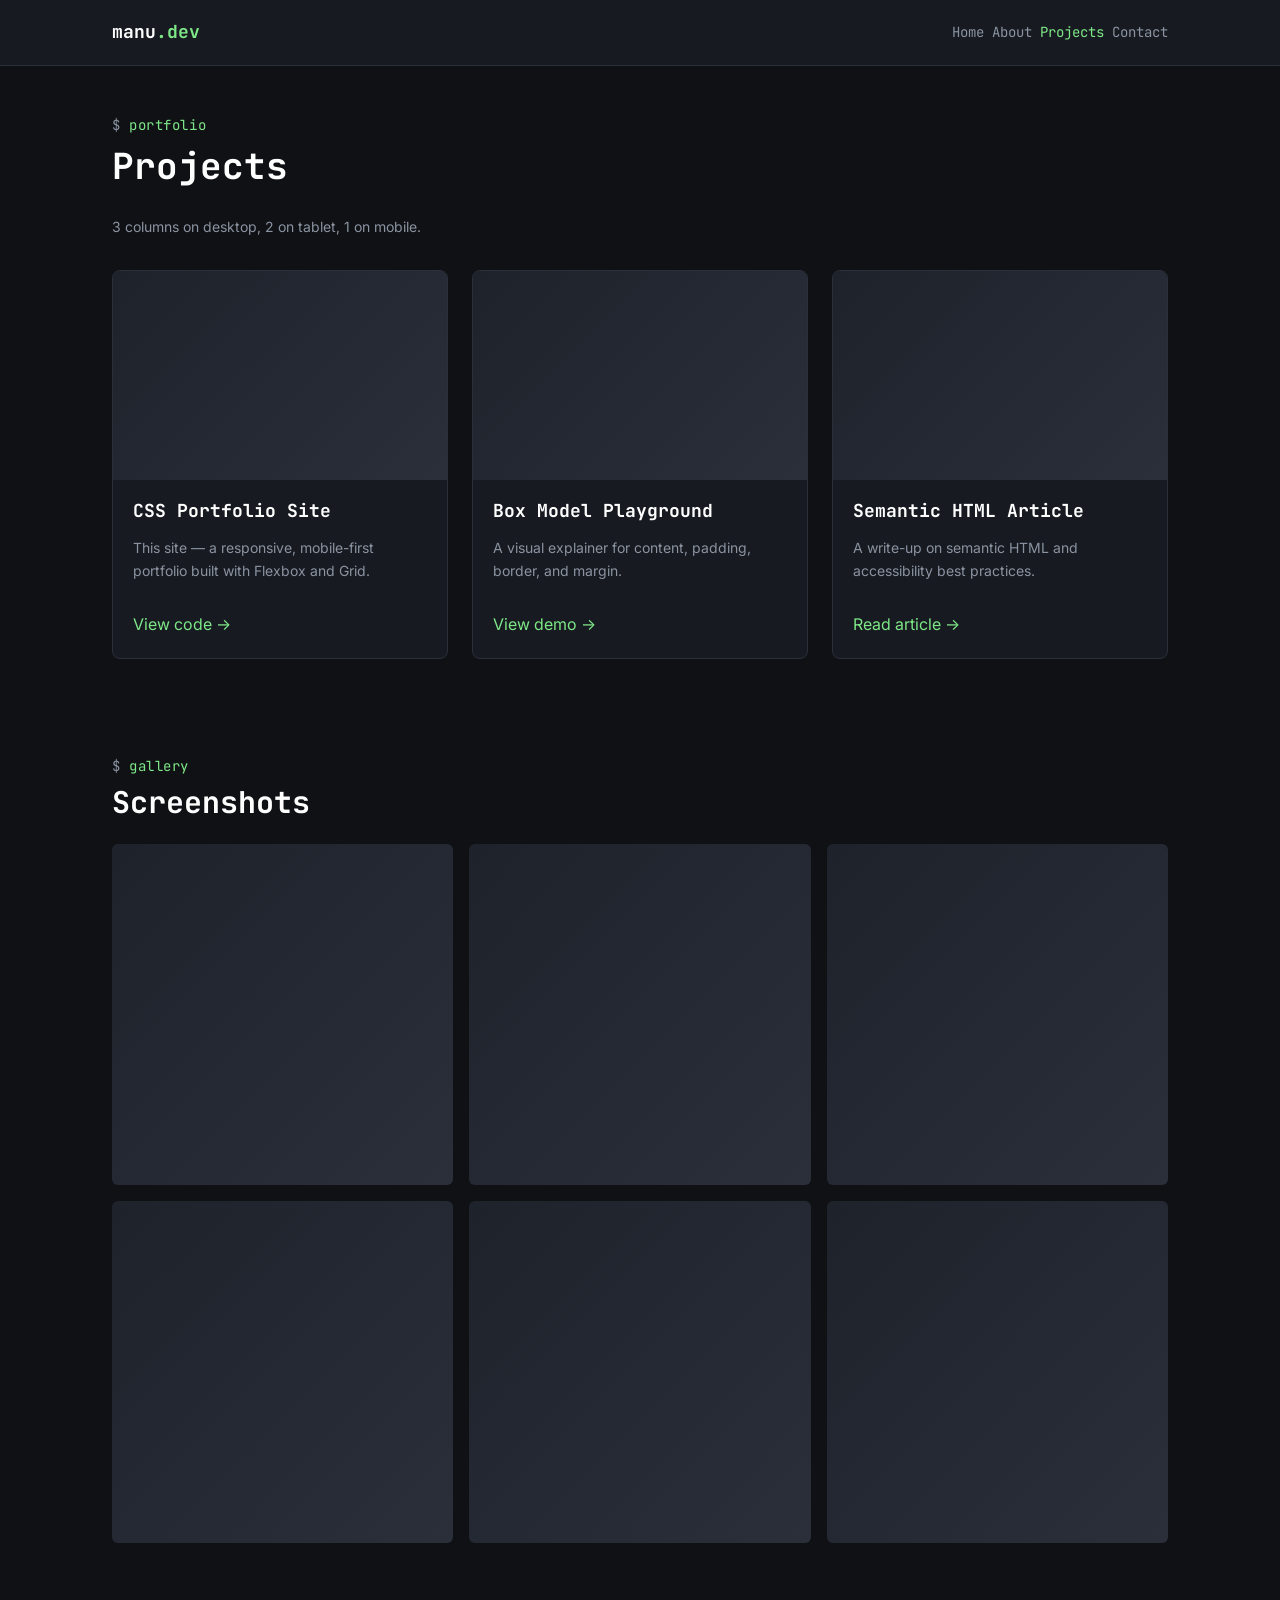
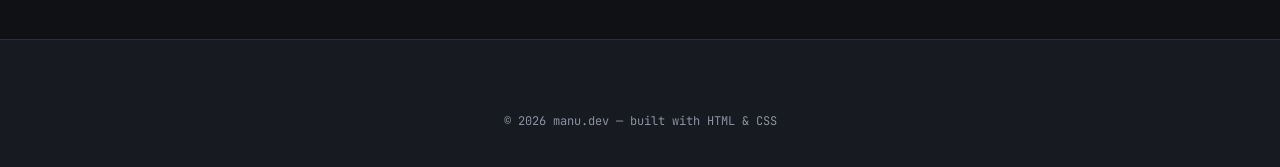
==== projects.html @ b5437311 "Week 2: CSS Mastery - responsive portfolio" ====
<!DOCTYPE html>
<html lang="en">
<head>
<meta charset="UTF-8">
<meta name="viewport" content="width=device-width, initial-scale=1.0">
<title>Projects — manu.dev</title>
<link rel="preconnect" href="https://fonts.googleapis.com">
<link href="https://fonts.googleapis.com/css2?family=Inter:wght@400;500;600&family=JetBrains+Mono:wght@400;700&display=swap" rel="stylesheet">
<link rel="stylesheet" href="styles.css">
</head>
<body>

<header class="navbar">
  <div class="container">
    <a href="index.html" class="navbar__logo">manu<span>.dev</span></a>
    <button class="nav-toggle" aria-label="Toggle navigation" aria-expanded="false">☰</button>
    <ul class="navbar__links">
      <li><a href="index.html">Home</a></li>
      <li><a href="about.html">About</a></li>
      <li><a href="projects.html" class="active">Projects</a></li>
      <li><a href="contact.html">Contact</a></li>
    </ul>
  </div>
</header>

<main>
  <section>
    <div class="container">
      <p class="eyebrow">portfolio</p>
      <h1>Projects</h1>
      <p class="text-sm" style="margin-bottom:2rem;">3 columns on desktop, 2 on tablet, 1 on mobile.</p>

      <!-- Task 4.2 Exercise 3 / Task 4.3: responsive project cards grid -->
      <div class="projects-grid">
        <article class="card">
          <div class="card__image"></div>
          <div class="card__body">
            <h3 class="card__title">CSS Portfolio Site</h3>
            <p class="card__desc">This site — a responsive, mobile-first portfolio built with Flexbox and Grid.</p>
            <div class="card__footer"><a href="#" class="link">View code →</a></div>
          </div>
        </article>
        <article class="card">
          <div class="card__image"></div>
          <div class="card__body">
            <h3 class="card__title">Box Model Playground</h3>
            <p class="card__desc">A visual explainer for content, padding, border, and margin.</p>
            <div class="card__footer"><a href="box-model-practice.html" class="link">View demo →</a></div>
          </div>
        </article>
        <article class="card">
          <div class="card__image"></div>
          <div class="card__body">
            <h3 class="card__title">Semantic HTML Article</h3>
            <p class="card__desc">A write-up on semantic HTML and accessibility best practices.</p>
            <div class="card__footer"><a href="#" class="link">Read article →</a></div>
          </div>
        </article>
      </div>
    </div>
  </section>

  <section>
    <div class="container">
      <p class="eyebrow">gallery</p>
      <h2>Screenshots</h2>
      <!-- Task 4.2 Exercise 1: Photo gallery grid -->
      <div class="gallery">
        <div class="gallery__item"></div>
        <div class="gallery__item"></div>
        <div class="gallery__item"></div>
        <div class="gallery__item"></div>
        <div class="gallery__item"></div>
        <div class="gallery__item"></div>
      </div>
    </div>
  </section>
</main>

<footer class="site-footer">
  <div class="container">
    <p class="footer-copyright">© 2026 manu.dev — built with HTML &amp; CSS</p>
  </div>
</footer>

<script src="script.js"></script>
</body>
</html>
---- styles.css ----
/* ==========================================================================
   Week 2 — CSS Mastery
   Theme: terminal / debug-console inspired developer portfolio
   ========================================================================== */

/* ---- Task 3.1: Reset ---- */
* {
  margin: 0;
  padding: 0;
  box-sizing: border-box;
}

html {
  scroll-behavior: smooth;
}

body {
  font-family: var(--font-body);
  font-size: 1rem;
  line-height: 1.6;
  color: var(--color-text);
  background-color: var(--color-background);
}

img {
  max-width: 100%;
  display: block;
}

a {
  color: inherit;
  text-decoration: none;
}

/* ---- Task 3.4: Color system ---- */
:root {
  --color-primary: #7ee787;        /* terminal green */
  --color-primary-light: #a6f3ab;
  --color-primary-dark: #4fb35a;

  --color-secondary: #ffb454;      /* amber accent */

  --color-background: #0f1115;     /* near-black */
  --color-surface: #171a21;        /* card surface */
  --color-surface-alt: #1e222b;

  --color-text: #e6e6e6;
  --color-muted: #8b93a1;
  --color-border: #2a2f3a;
}

/* ---- Task 3.3: Typography system ---- */
:root {
  --font-heading: "JetBrains Mono", "Courier New", monospace;
  --font-body: "Inter", -apple-system, BlinkMacSystemFont, "Segoe UI", sans-serif;

  --font-xs: 0.75rem;    /* 12px */
  --font-sm: 0.875rem;   /* 14px */
  --font-base: 1rem;     /* 16px */
  --font-lg: 1.125rem;   /* 18px */
  --font-xl: 1.25rem;    /* 20px */
  --font-2xl: 1.5rem;    /* 24px */
  --font-3xl: 1.875rem;  /* 30px */
  --font-4xl: 2.25rem;   /* 36px */
}

h1, h2, h3, h4, h5, h6 {
  font-family: var(--font-heading);
  font-weight: 700;
  line-height: 1.25;
  margin-bottom: 0.75em;
  color: #ffffff;
}

h1 { font-size: var(--font-4xl); }
h2 { font-size: var(--font-3xl); }
h3 { font-size: var(--font-2xl); }
h4 { font-size: var(--font-xl); font-weight: 600; }

p  { font-size: var(--font-base); margin-bottom: 1em; color: var(--color-text); }
small, .text-sm { font-size: var(--font-sm); color: var(--color-muted); }

/* the "$ " prompt prefix used as a signature detail on section eyebrows */
.eyebrow {
  font-family: var(--font-heading);
  font-size: var(--font-sm);
  color: var(--color-primary);
  letter-spacing: 0.04em;
  margin-bottom: 0.5em;
}
.eyebrow::before {
  content: "$ ";
  color: var(--color-muted);
}

/* ---- Links ---- */
a.link {
  color: var(--color-primary);
  border-bottom: 1px solid transparent;
  transition: all 0.2s ease;
}
a.link:hover,
a.link:focus {
  color: var(--color-primary-light);
  border-bottom-color: var(--color-primary-light);
}

/* ---- Buttons (Task 4.4 hover/transition) ---- */
.button {
  display: inline-block;
  font-family: var(--font-heading);
  font-size: var(--font-sm);
  padding: 0.7em 1.4em;
  border-radius: 4px;
  border: 1px solid var(--color-primary);
  color: var(--color-primary);
  background: transparent;
  cursor: pointer;
  transition: all 0.3s ease;
}
.button--solid {
  background: var(--color-primary);
  color: #0f1115;
}
.button:hover {
  transform: translateY(-2px);
  box-shadow: 0 4px 12px rgba(126, 231, 135, 0.25);
}

/* ---- Focus states (accessibility) ---- */
a:focus,
button:focus,
.button:focus {
  outline: 2px solid var(--color-primary);
  outline-offset: 2px;
}

/* ==========================================================================
   Layout shell
   ========================================================================== */
.container {
  width: 100%;
  max-width: 1120px;
  margin: 0 auto;
  padding: 0 1.25rem;
}

section {
  padding: 3rem 0;
}

/* ==========================================================================
   Task 4.1 Exercise 1: Navigation bar (Flexbox)
   Mobile-first: stacked / hamburger -> desktop horizontal
   ========================================================================== */
.navbar {
  background: var(--color-surface);
  border-bottom: 1px solid var(--color-border);
  position: sticky;
  top: 0;
  z-index: 50;
}

.navbar .container {
  display: flex;
  align-items: center;
  justify-content: space-between;
  padding-top: 0.9rem;
  padding-bottom: 0.9rem;
}

.navbar__logo {
  font-family: var(--font-heading);
  font-size: var(--font-lg);
  font-weight: 700;
  color: #fff;
}
.navbar__logo span { color: var(--color-primary); }

.nav-toggle {
  display: block;
  background: none;
  border: 1px solid var(--color-border);
  border-radius: 4px;
  color: var(--color-text);
  font-size: var(--font-lg);
  padding: 0.35em 0.6em;
}

.navbar__links {
  display: none;
  list-style: none;
  flex-direction: column;
  gap: 0.5rem;
  width: 100%;
  padding-top: 1rem;
}

.navbar__links.is-open {
  display: flex;
}

.navbar__links a {
  display: block;
  font-family: var(--font-heading);
  font-size: var(--font-sm);
  color: var(--color-muted);
  padding: 0.5em 0;
  transition: color 0.2s ease;
}
.navbar__links a:hover,
.navbar__links a.active {
  color: var(--color-primary);
}

/* ==========================================================================
   Hero (Home)
   ========================================================================== */
.hero {
  padding: 4rem 0;
}
.hero__grid {
  display: flex;
  flex-direction: column;
  gap: 2rem;
}
.hero__title {
  font-size: var(--font-4xl);
}
.hero__lede {
  color: var(--color-muted);
  font-size: var(--font-lg);
  max-width: 42ch;
  margin-bottom: 1.5rem;
}
.hero__actions {
  display: flex;
  gap: 1rem;
  flex-wrap: wrap;
}
.hero__terminal {
  background: var(--color-surface);
  border: 1px solid var(--color-border);
  border-radius: 8px;
  padding: 1.25rem;
  font-family: var(--font-heading);
  font-size: var(--font-sm);
  color: var(--color-primary-light);
  box-shadow: 0 20px 40px rgba(0,0,0,0.35);
}
.hero__terminal .dots span {
  display: inline-block;
  width: 10px;
  height: 10px;
  border-radius: 50%;
  margin-right: 6px;
  background: var(--color-border);
}
.hero__terminal .line { margin: 0.75rem 0 0; color: var(--color-muted); }
.hero__terminal .line b { color: var(--color-primary); font-weight: 400; }

/* ==========================================================================
   Task 4.1 Exercise 2: Card row (equal height, wraps)
   ========================================================================== */
.card-row {
  display: flex;
  flex-wrap: wrap;
  gap: 1.5rem;
}

.card {
  background: var(--color-surface);
  border: 1px solid var(--color-border);
  border-radius: 8px;
  overflow: hidden;
  flex: 1 1 260px;
  display: flex;
  flex-direction: column;
  transition: box-shadow 0.3s ease, transform 0.3s ease;
}
.card:hover {
  box-shadow: 0 10px 24px rgba(0,0,0,0.35);
  transform: translateY(-4px);
}
.card__image {
  width: 100%;
  aspect-ratio: 16 / 10;
  background: linear-gradient(135deg, var(--color-surface-alt), var(--color-border));
}
.card__body {
  padding: 1.25rem;
  flex: 1;
  display: flex;
  flex-direction: column;
}
.card__title {
  font-size: var(--font-lg);
  margin-bottom: 15px; /* explicit per Task 3.2 spacing requirement */
}
.card__desc {
  color: var(--color-muted);
  font-size: var(--font-sm);
  flex: 1;
}
.card__footer {
  margin-top: 1rem;
}

/* ==========================================================================
   Task 3.2: Box model practice page
   ========================================================================== */
.box-demo {
  display: flex;
  flex-wrap: wrap;
  gap: 2rem;
  margin: 2rem 0;
}
.box-demo__item { text-align: center; }
.box-demo__label {
  font-family: var(--font-heading);
  font-size: var(--font-xs);
  color: var(--color-muted);
  margin-top: 0.75rem;
}

.box-content {
  width: 120px;
  height: 80px;
  background: var(--color-primary);
}
.box-padding {
  width: 120px;
  height: 80px;
  background: var(--color-primary);
  padding: 20px;
  background-clip: content-box;
  background-color: var(--color-primary);
  border: 20px solid var(--color-surface-alt);
}
.box-border {
  width: 120px;
  height: 80px;
  background: var(--color-primary);
  border: 6px solid var(--color-secondary);
}
.box-margin-wrap {
  display: inline-block;
  background: var(--color-surface-alt);
}
.box-margin {
  width: 120px;
  height: 80px;
  background: var(--color-primary);
  margin: 20px;
}

/* Fixed box (was 340px, now correctly 300px total) */
.broken-box-wrap {
  width: 300px;
  border: 4px dashed var(--color-secondary);
  margin-bottom: 1rem;
}
.broken-box {
  width: 300px;
  padding: 20px;
  border: none;
  box-sizing: border-box; /* fix: padding now counted inside the 300px */
  background: var(--color-surface);
}

/* Exercise 3: Card component with exact spacing */
.spec-card {
  width: 300px;
  padding: 20px;
  border: 1px solid gray;
  box-sizing: border-box;
  background: var(--color-surface);
}
.spec-card img { width: 100%; margin-bottom: 1rem; }
.spec-card .spec-card__title { margin-bottom: 15px; }

/* ==========================================================================
   Task 4.2 Exercise 1: Photo gallery grid
   ========================================================================== */
.gallery {
  display: grid;
  grid-template-columns: repeat(2, 1fr);
  gap: 1rem;
}
.gallery__item {
  aspect-ratio: 1 / 1;
  background: linear-gradient(135deg, var(--color-surface-alt), var(--color-border));
  border-radius: 6px;
}

/* ==========================================================================
   Task 4.2 Exercise 2: Magazine layout
   ========================================================================== */
.magazine {
  display: grid;
  grid-template-columns: 1fr;
  gap: 1rem;
}
.magazine__header,
.magazine__footer {
  background: var(--color-surface);
  border: 1px solid var(--color-border);
  border-radius: 8px;
  padding: 1.5rem;
}
.magazine__sidebar {
  background: var(--color-surface-alt);
  border: 1px solid var(--color-border);
  border-radius: 8px;
  padding: 1.5rem;
}
.magazine__main {
  background: var(--color-surface);
  border: 1px solid var(--color-border);
  border-radius: 8px;
  padding: 1.5rem;
}

/* ==========================================================================
   Task 4.2 Exercise 3 / Task 4.3: Projects grid (responsive)
   Mobile: 1 col -> Tablet: 2 col -> Desktop: 3 col
   ========================================================================== */
.projects-grid {
  display: grid;
  grid-template-columns: 1fr;
  gap: 1.5rem;
}

/* ==========================================================================
   Footer (Task 4.1 Exercise 3)
   ========================================================================== */
.site-footer {
  border-top: 1px solid var(--color-border);
  background: var(--color-surface);
  padding: 2.5rem 0 1.5rem;
  margin-top: 3rem;
}
.footer-cols {
  display: flex;
  flex-direction: column;
  gap: 2rem;
}
.footer-cols h4 { font-size: var(--font-sm); color: var(--color-muted); }
.footer-cols ul { list-style: none; }
.footer-cols a {
  display: block;
  padding: 0.25em 0;
  color: var(--color-text);
  transition: color 0.2s ease;
}
.footer-cols a:hover { color: var(--color-primary); }
.footer-copyright {
  text-align: center;
  color: var(--color-muted);
  font-size: var(--font-xs);
  margin-top: 2rem;
  font-family: var(--font-heading);
}

/* ==========================================================================
   Contact page
   ========================================================================== */
.contact-layout {
  display: flex;
  flex-direction: column;
  gap: 2rem;
}
.contact-form {
  width: 100%;
  display: flex;
  flex-direction: column;
  gap: 1rem;
}
.contact-form label {
  display: block;
  font-family: var(--font-heading);
  font-size: var(--font-xs);
  color: var(--color-muted);
  margin-bottom: 0.4em;
}
.contact-form input,
.contact-form textarea {
  width: 100%;
  background: var(--color-surface);
  border: 1px solid var(--color-border);
  border-radius: 6px;
  padding: 0.75em;
  color: var(--color-text);
  font-family: var(--font-body);
  transition: border-color 0.2s ease;
}
.contact-form input:focus,
.contact-form textarea:focus {
  outline: none;
  border-color: var(--color-primary);
}
.contact-sidebar {
  background: var(--color-surface);
  border: 1px solid var(--color-border);
  border-radius: 8px;
  padding: 1.5rem;
}

/* ==========================================================================
   Task 4.3: Mobile-first responsive breakpoints
   ========================================================================== */

/* Tablet */
@media (min-width: 768px) {
  .navbar__links {
    display: flex;
    flex-direction: row;
    width: auto;
    padding-top: 0;
  }
  .nav-toggle { display: none; }

  .hero__grid {
    flex-direction: row;
    align-items: center;
  }
  .hero__grid > * { flex: 1; }

  .gallery { grid-template-columns: repeat(3, 1fr); }

  .magazine {
    grid-template-columns: 1fr 2fr;
  }
  .magazine__header,
  .magazine__footer { grid-column: 1 / -1; }

  .projects-grid { grid-template-columns: repeat(2, 1fr); }

  .footer-cols { flex-direction: row; justify-content: space-between; }

  .contact-layout { flex-direction: row; }
  .contact-form { flex: 2; }
  .contact-sidebar { flex: 1; }
}

/* Desktop */
@media (min-width: 1024px) {
  .projects-grid { grid-template-columns: repeat(3, 1fr); }

  .hero__title { font-size: 3rem; }
}

/* Large desktop */
@media (min-width: 1280px) {
  .container { padding: 0 2rem; }
}
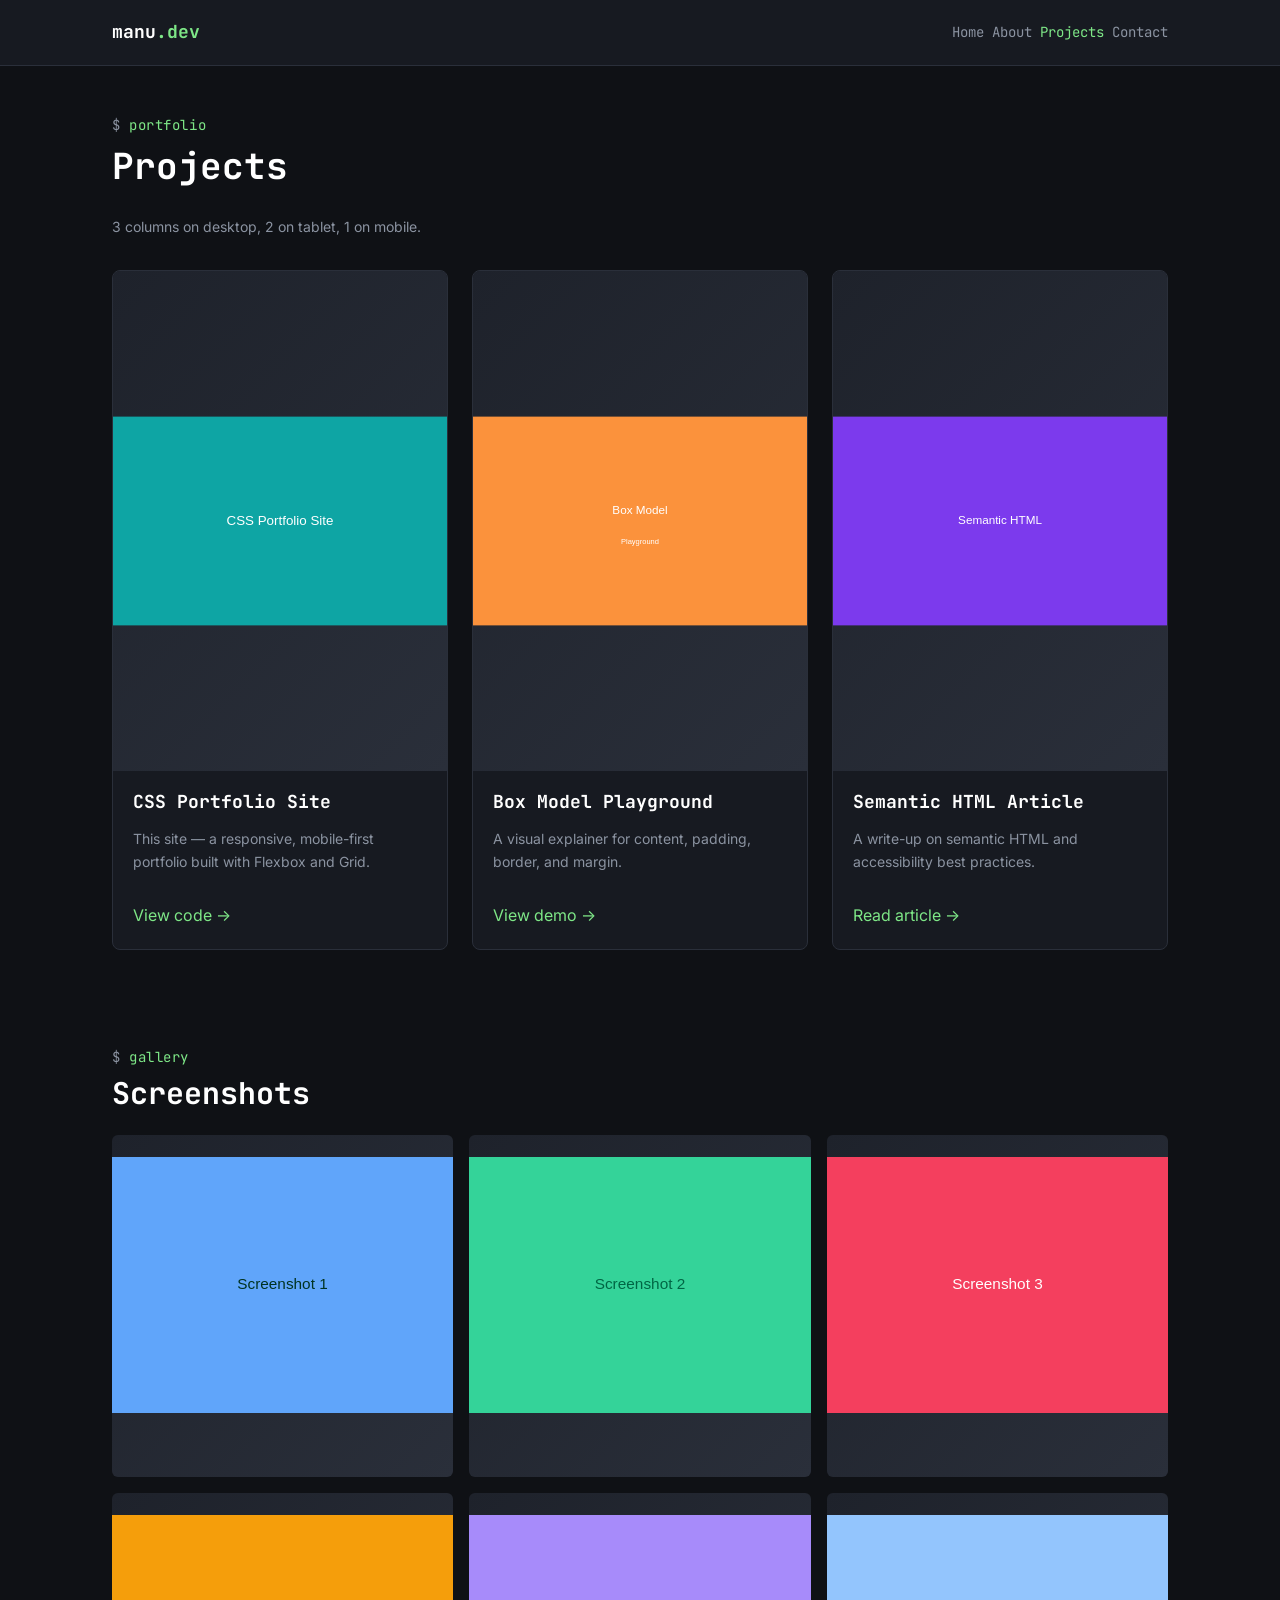
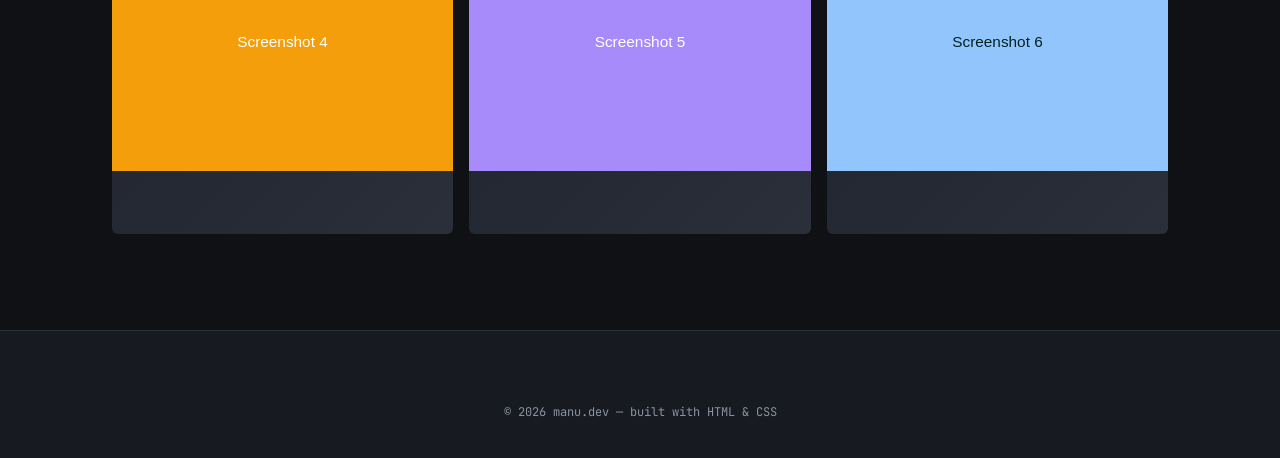
==== commit ebec1003: "Add sample SVG images and reference them from projects.html" ====
--- a/projects.html
+++ b/projects.html
@@ -33,7 +33,9 @@
       <!-- Task 4.2 Exercise 3 / Task 4.3: responsive project cards grid -->
       <div class="projects-grid">
         <article class="card">
-          <div class="card__image"></div>
+          <div class="card__image">
+            <img src="assets/images/portfolio-thumb.svg" alt="Screenshot of CSS Portfolio Site" loading="lazy" width="800" height="500">
+          </div>
           <div class="card__body">
             <h3 class="card__title">CSS Portfolio Site</h3>
             <p class="card__desc">This site — a responsive, mobile-first portfolio built with Flexbox and Grid.</p>
@@ -41,7 +43,9 @@
           </div>
         </article>
         <article class="card">
-          <div class="card__image"></div>
+          <div class="card__image">
+            <img src="assets/images/box-model-demo.svg" alt="Box Model Playground screenshot" loading="lazy" width="800" height="500">
+          </div>
           <div class="card__body">
             <h3 class="card__title">Box Model Playground</h3>
             <p class="card__desc">A visual explainer for content, padding, border, and margin.</p>
@@ -49,7 +53,9 @@
           </div>
         </article>
         <article class="card">
-          <div class="card__image"></div>
+          <div class="card__image">
+            <img src="assets/images/semantic-article.svg" alt="Semantic HTML Article preview" loading="lazy" width="800" height="500">
+          </div>
           <div class="card__body">
             <h3 class="card__title">Semantic HTML Article</h3>
             <p class="card__desc">A write-up on semantic HTML and accessibility best practices.</p>
@@ -66,12 +72,12 @@
       <h2>Screenshots</h2>
       <!-- Task 4.2 Exercise 1: Photo gallery grid -->
       <div class="gallery">
-        <div class="gallery__item"></div>
-        <div class="gallery__item"></div>
-        <div class="gallery__item"></div>
-        <div class="gallery__item"></div>
-        <div class="gallery__item"></div>
-        <div class="gallery__item"></div>
+        <div class="gallery__item"><img src="assets/images/gallery-1.svg" alt="Screenshot 1" loading="lazy" width="400" height="300"></div>
+        <div class="gallery__item"><img src="assets/images/gallery-2.svg" alt="Screenshot 2" loading="lazy" width="400" height="300"></div>
+        <div class="gallery__item"><img src="assets/images/gallery-3.svg" alt="Screenshot 3" loading="lazy" width="400" height="300"></div>
+        <div class="gallery__item"><img src="assets/images/gallery-4.svg" alt="Screenshot 4" loading="lazy" width="400" height="300"></div>
+        <div class="gallery__item"><img src="assets/images/gallery-5.svg" alt="Screenshot 5" loading="lazy" width="400" height="300"></div>
+        <div class="gallery__item"><img src="assets/images/gallery-6.svg" alt="Screenshot 6" loading="lazy" width="400" height="300"></div>
       </div>
     </div>
   </section>
@@ -85,4 +91,4 @@
 
 <script src="script.js"></script>
 </body>
-</html>+</html>
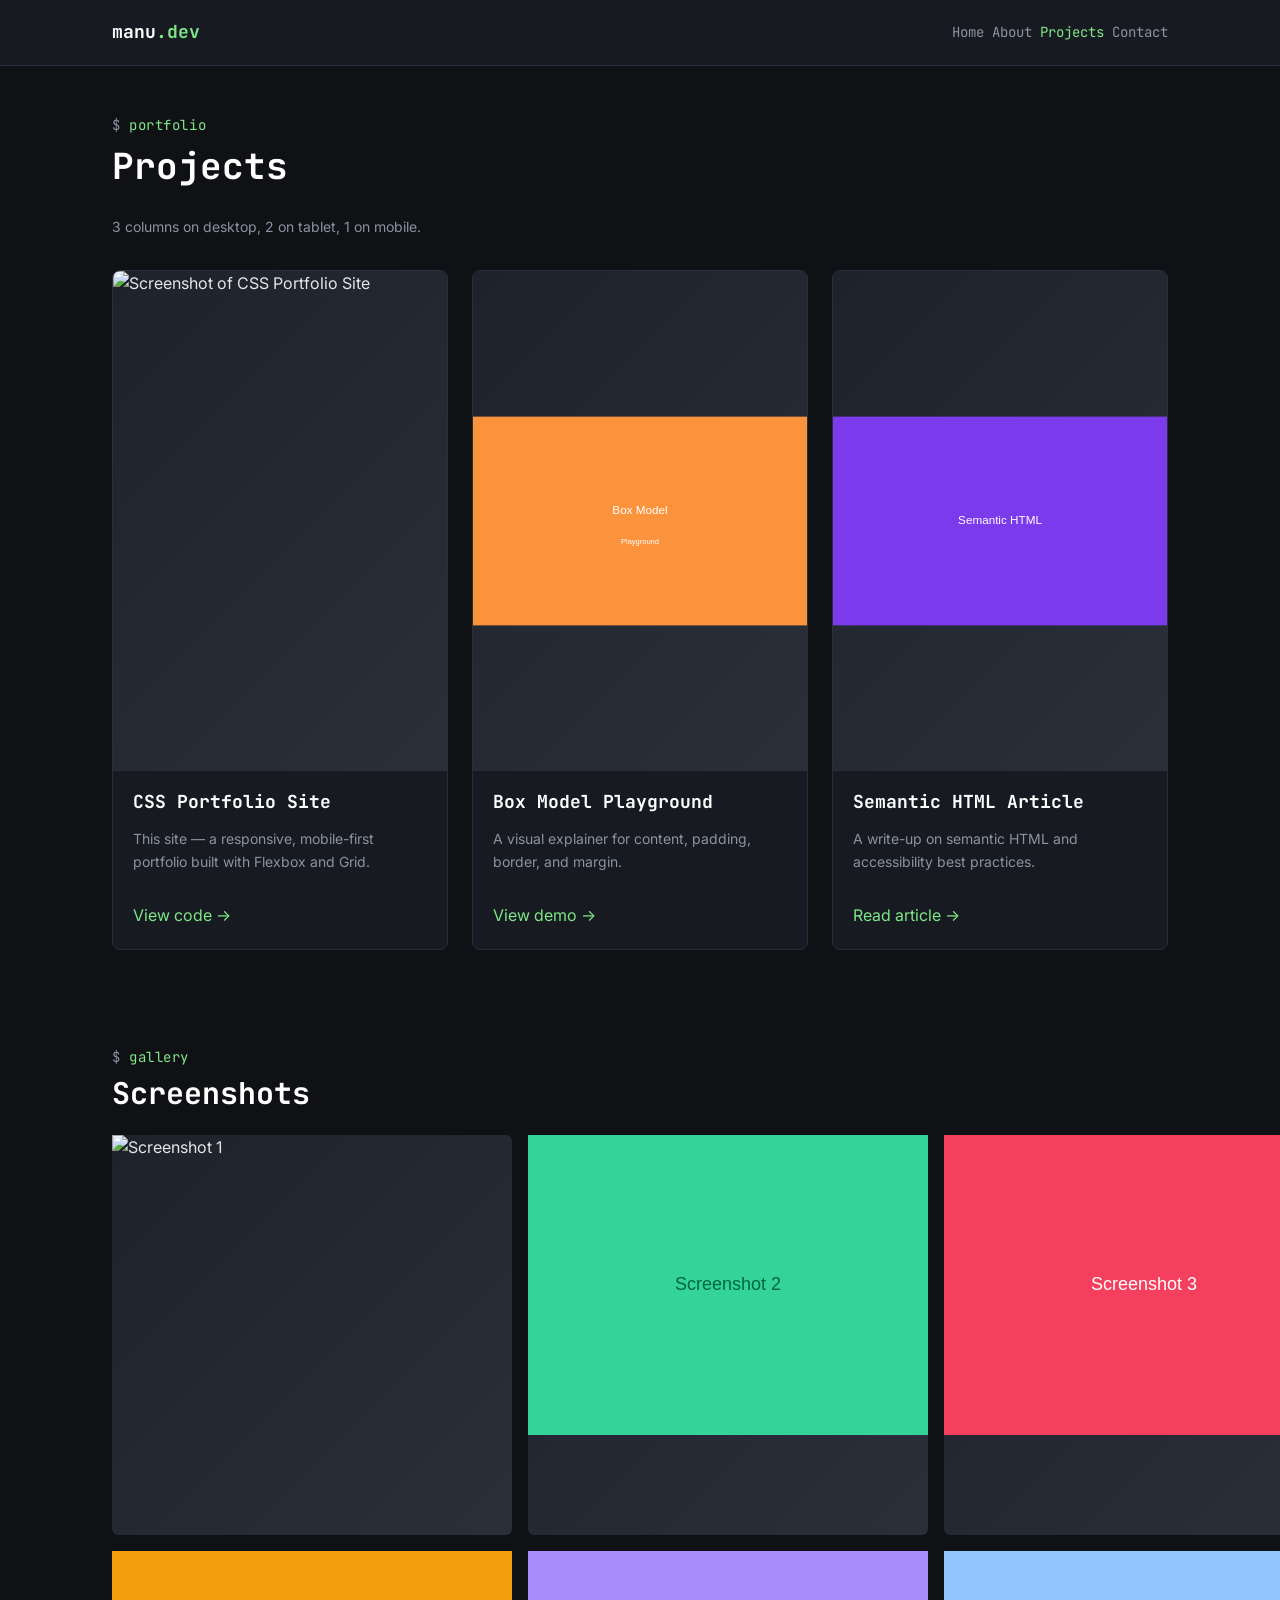
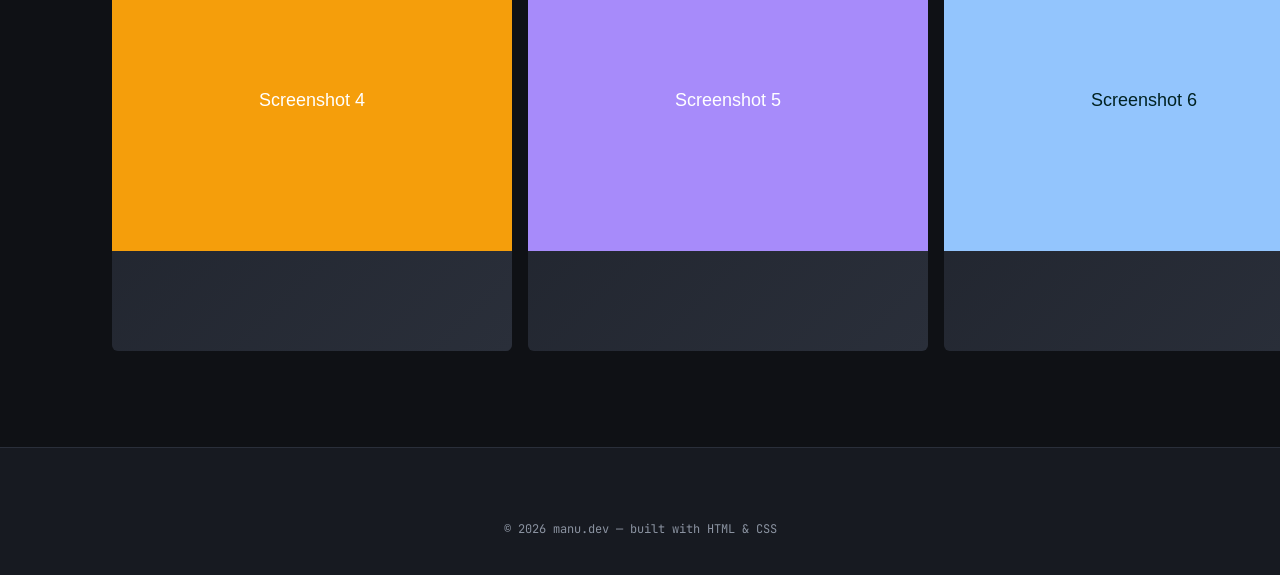
==== commit 5c6257a6: "Use provided Pexels images in projects.html" ====
--- a/projects.html
+++ b/projects.html
@@ -34,7 +34,7 @@
       <div class="projects-grid">
         <article class="card">
           <div class="card__image">
-            <img src="assets/images/portfolio-thumb.svg" alt="Screenshot of CSS Portfolio Site" loading="lazy" width="800" height="500">
+            <img src="https://images.pexels.com/photos/2004161/pexels-photo-2004161.jpeg" alt="Screenshot of CSS Portfolio Site" loading="lazy" width="800" height="500">
           </div>
           <div class="card__body">
             <h3 class="card__title">CSS Portfolio Site</h3>
@@ -72,7 +72,7 @@
       <h2>Screenshots</h2>
       <!-- Task 4.2 Exercise 1: Photo gallery grid -->
       <div class="gallery">
-        <div class="gallery__item"><img src="assets/images/gallery-1.svg" alt="Screenshot 1" loading="lazy" width="400" height="300"></div>
+        <div class="gallery__item"><img src="https://images.pexels.com/photos/574077/pexels-photo-574077.jpeg" alt="Screenshot 1" loading="lazy" width="400" height="300"></div>
         <div class="gallery__item"><img src="assets/images/gallery-2.svg" alt="Screenshot 2" loading="lazy" width="400" height="300"></div>
         <div class="gallery__item"><img src="assets/images/gallery-3.svg" alt="Screenshot 3" loading="lazy" width="400" height="300"></div>
         <div class="gallery__item"><img src="assets/images/gallery-4.svg" alt="Screenshot 4" loading="lazy" width="400" height="300"></div>
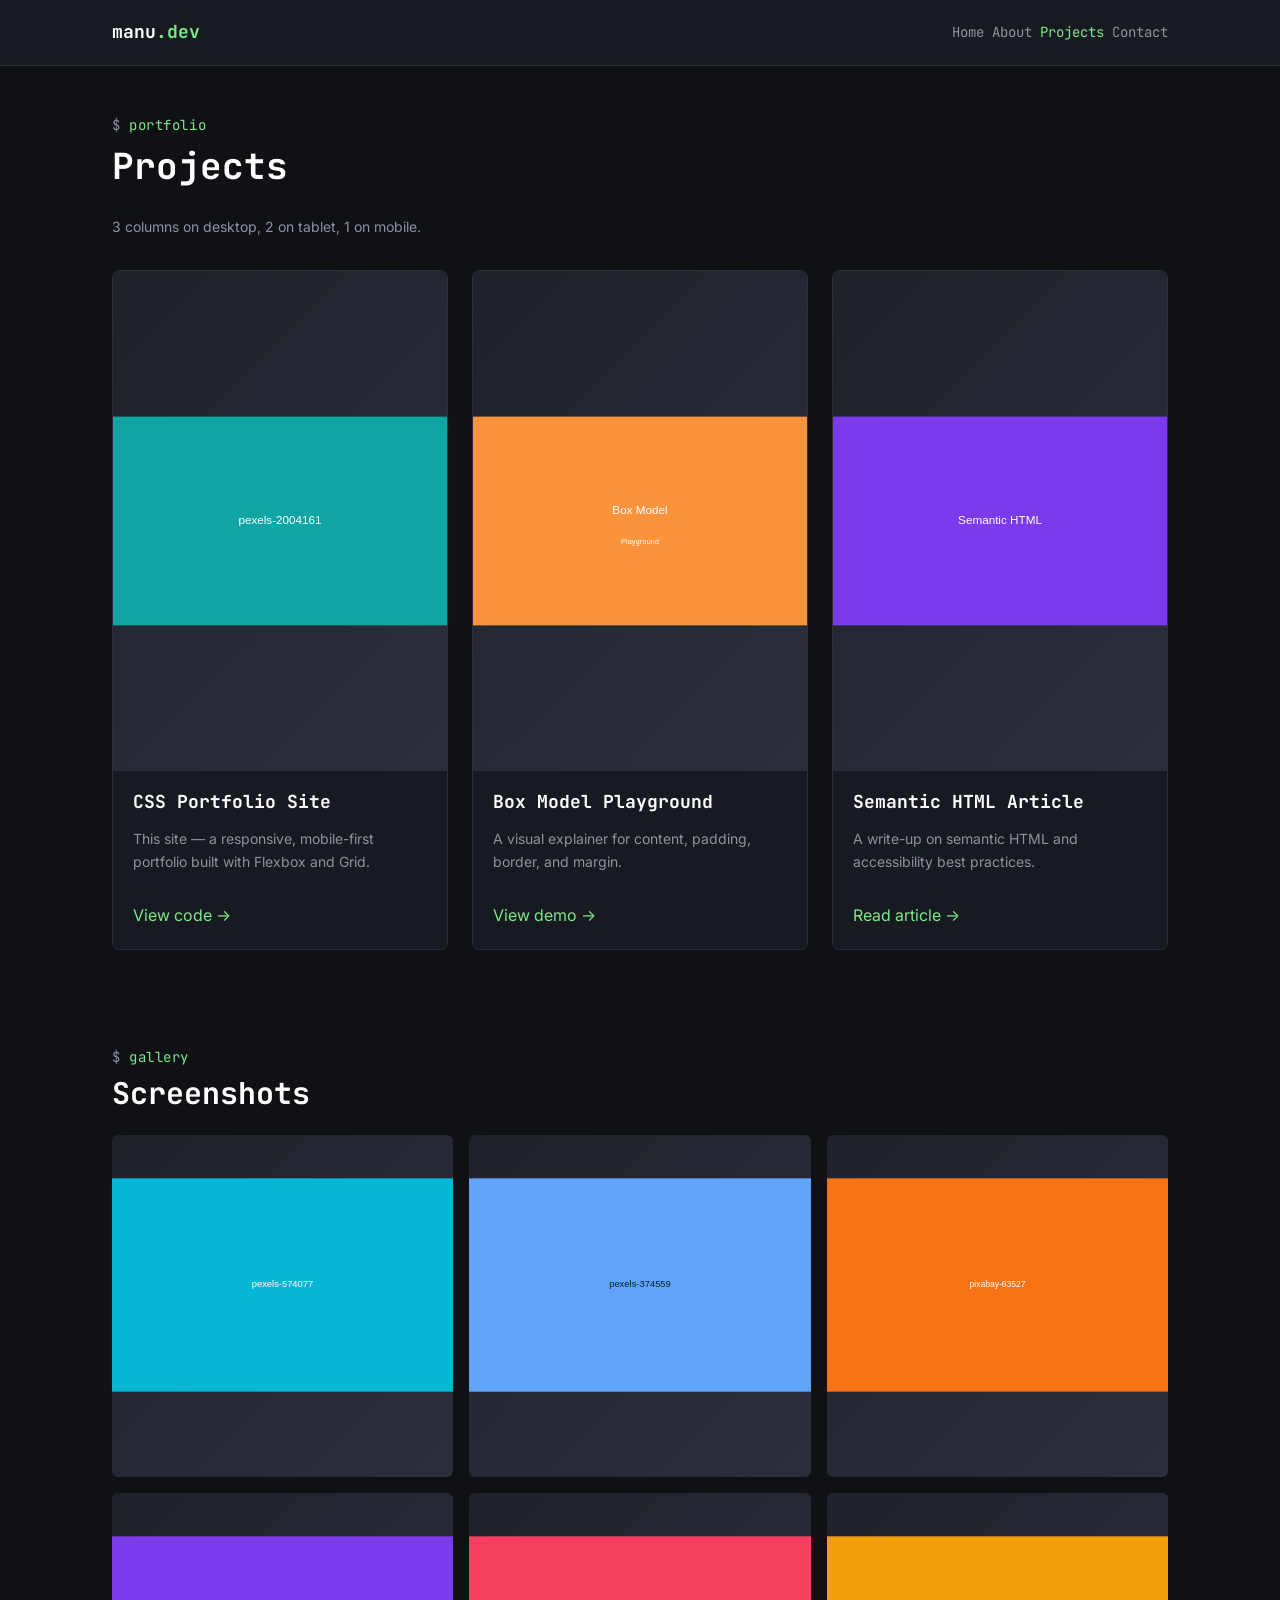
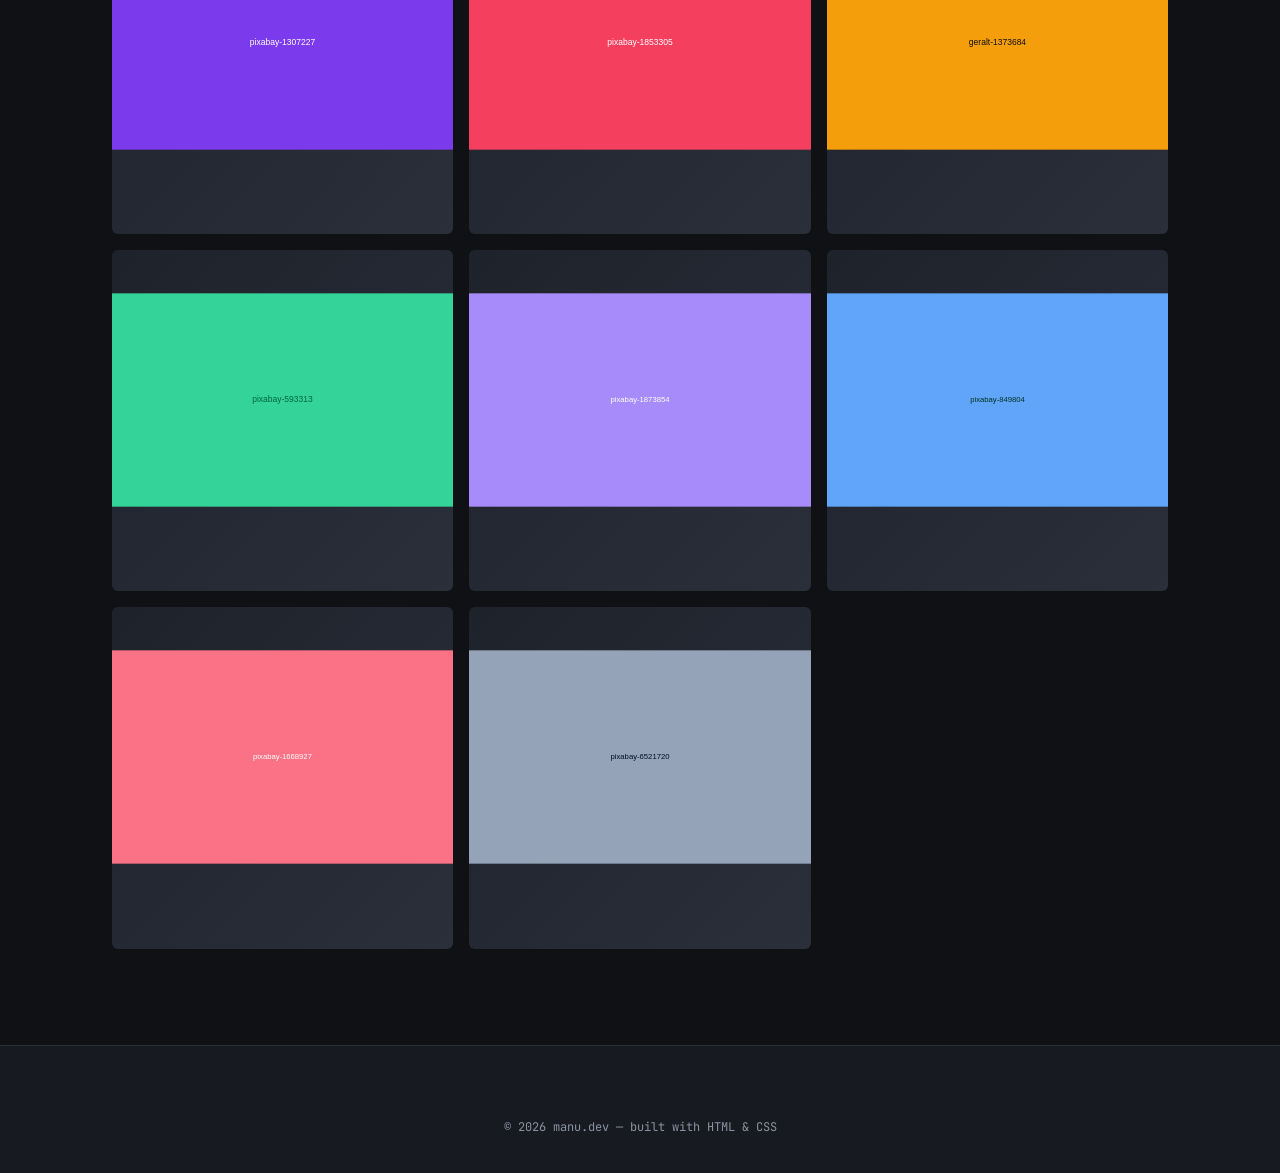
==== commit 7e4d5314: "Add local placeholders for provided images and update projects.html to use local files" ====
--- a/projects.html
+++ b/projects.html
@@ -34,7 +34,7 @@
       <div class="projects-grid">
         <article class="card">
           <div class="card__image">
-            <img src="https://images.pexels.com/photos/2004161/pexels-photo-2004161.jpeg" alt="Screenshot of CSS Portfolio Site" loading="lazy" width="800" height="500">
+            <img src="assets/images/pexels-2004161.svg" alt="Screenshot of CSS Portfolio Site" loading="lazy" width="800" height="500">
           </div>
           <div class="card__body">
             <h3 class="card__title">CSS Portfolio Site</h3>
@@ -70,14 +70,19 @@
     <div class="container">
       <p class="eyebrow">gallery</p>
       <h2>Screenshots</h2>
-      <!-- Task 4.2 Exercise 1: Photo gallery grid -->
+      <!-- Photo gallery grid: now using local image placeholders (replace with real images in assets/images/) -->
       <div class="gallery">
-        <div class="gallery__item"><img src="https://images.pexels.com/photos/574077/pexels-photo-574077.jpeg" alt="Screenshot 1" loading="lazy" width="400" height="300"></div>
-        <div class="gallery__item"><img src="assets/images/gallery-2.svg" alt="Screenshot 2" loading="lazy" width="400" height="300"></div>
-        <div class="gallery__item"><img src="assets/images/gallery-3.svg" alt="Screenshot 3" loading="lazy" width="400" height="300"></div>
-        <div class="gallery__item"><img src="assets/images/gallery-4.svg" alt="Screenshot 4" loading="lazy" width="400" height="300"></div>
-        <div class="gallery__item"><img src="assets/images/gallery-5.svg" alt="Screenshot 5" loading="lazy" width="400" height="300"></div>
-        <div class="gallery__item"><img src="assets/images/gallery-6.svg" alt="Screenshot 6" loading="lazy" width="400" height="300"></div>
+        <div class="gallery__item"><img src="assets/images/pexels-574077.svg" alt="Screenshot 1" loading="lazy" width="400" height="300"></div>
+        <div class="gallery__item"><img src="assets/images/pexels-374559.svg" alt="Screenshot 2" loading="lazy" width="400" height="300"></div>
+        <div class="gallery__item"><img src="assets/images/pixabay-63527.svg" alt="Screenshot 3" loading="lazy" width="400" height="300"></div>
+        <div class="gallery__item"><img src="assets/images/pixabay-1307227.svg" alt="Screenshot 4" loading="lazy" width="400" height="300"></div>
+        <div class="gallery__item"><img src="assets/images/pixabay-1853305.svg" alt="Screenshot 5" loading="lazy" width="400" height="300"></div>
+        <div class="gallery__item"><img src="assets/images/geralt-1373684.svg" alt="Screenshot 6" loading="lazy" width="400" height="300"></div>
+        <div class="gallery__item"><img src="assets/images/pixabay-593313.svg" alt="Screenshot 7" loading="lazy" width="400" height="300"></div>
+        <div class="gallery__item"><img src="assets/images/pixabay-1873854.svg" alt="Screenshot 8" loading="lazy" width="400" height="300"></div>
+        <div class="gallery__item"><img src="assets/images/pixabay-849804.svg" alt="Screenshot 9" loading="lazy" width="400" height="300"></div>
+        <div class="gallery__item"><img src="assets/images/pixabay-1668927.svg" alt="Screenshot 10" loading="lazy" width="400" height="300"></div>
+        <div class="gallery__item"><img src="assets/images/pixabay-6521720.svg" alt="Screenshot 11" loading="lazy" width="400" height="300"></div>
       </div>
     </div>
   </section>
